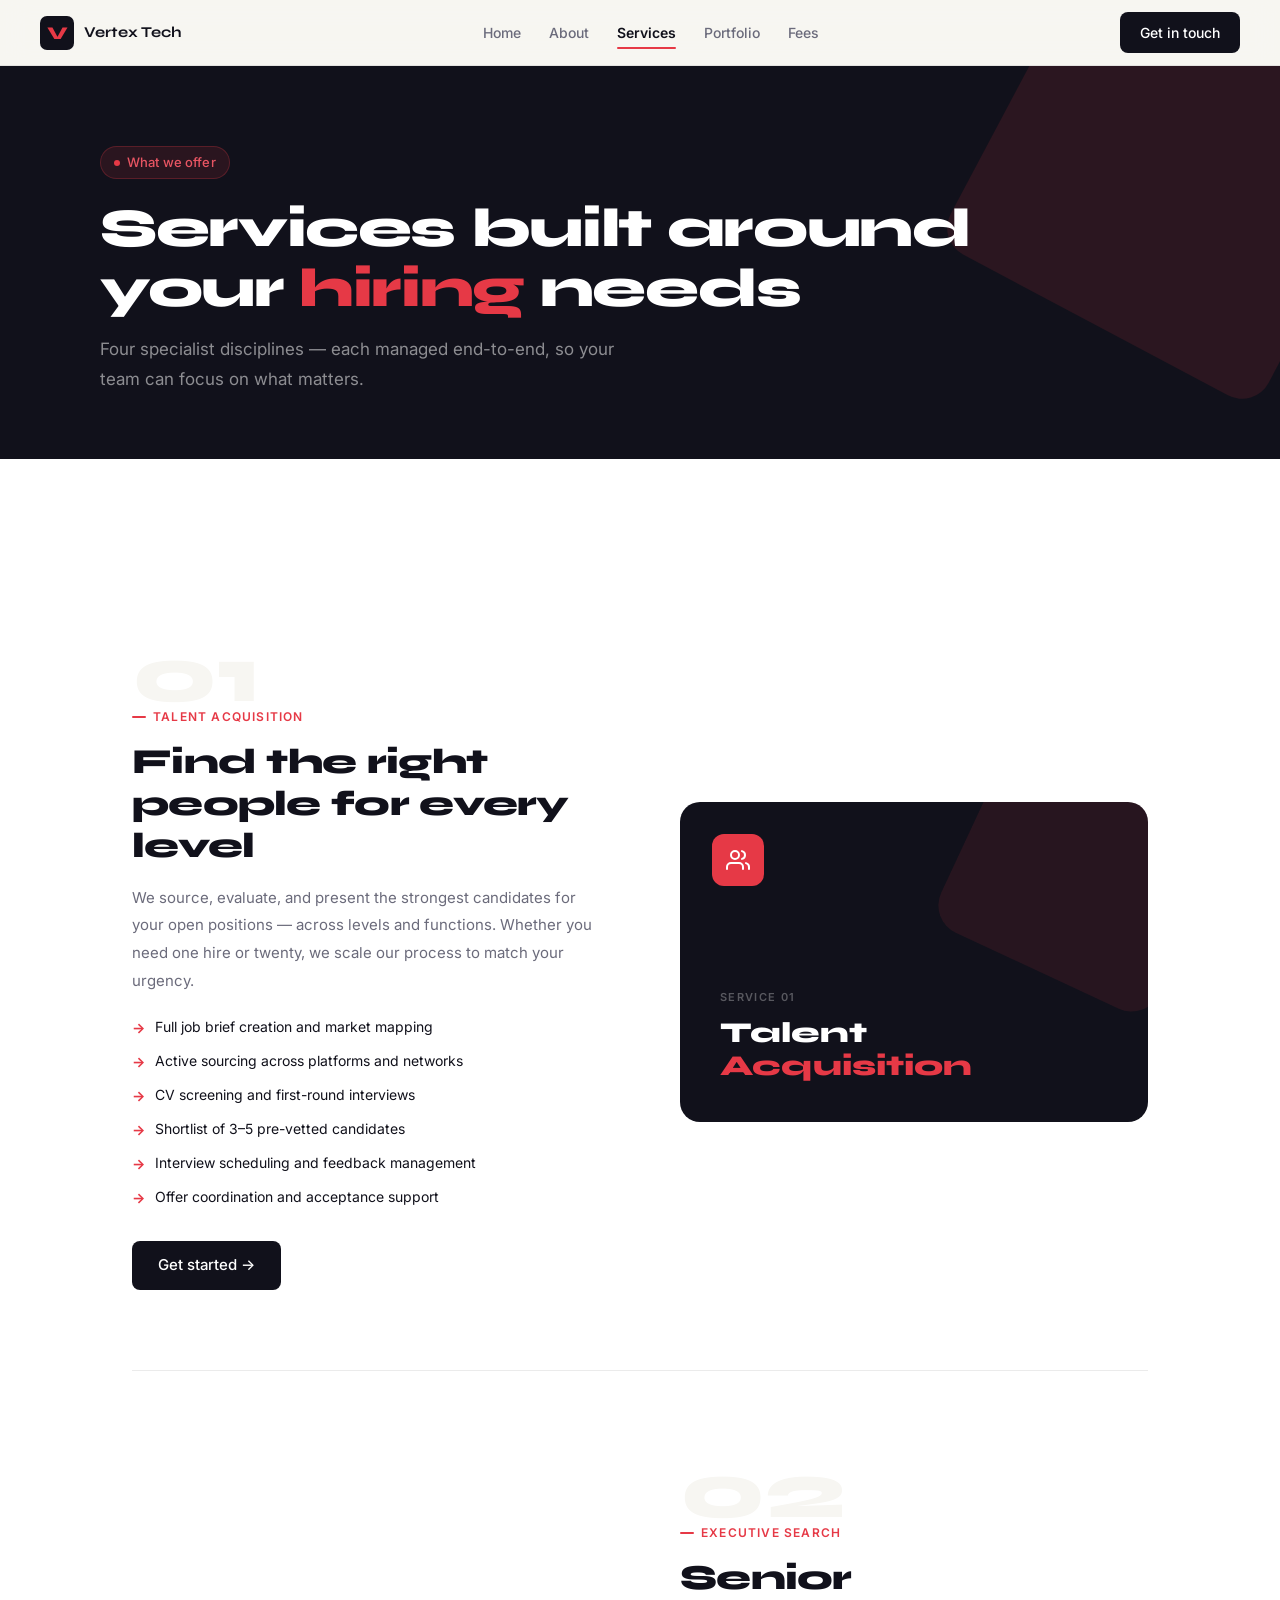
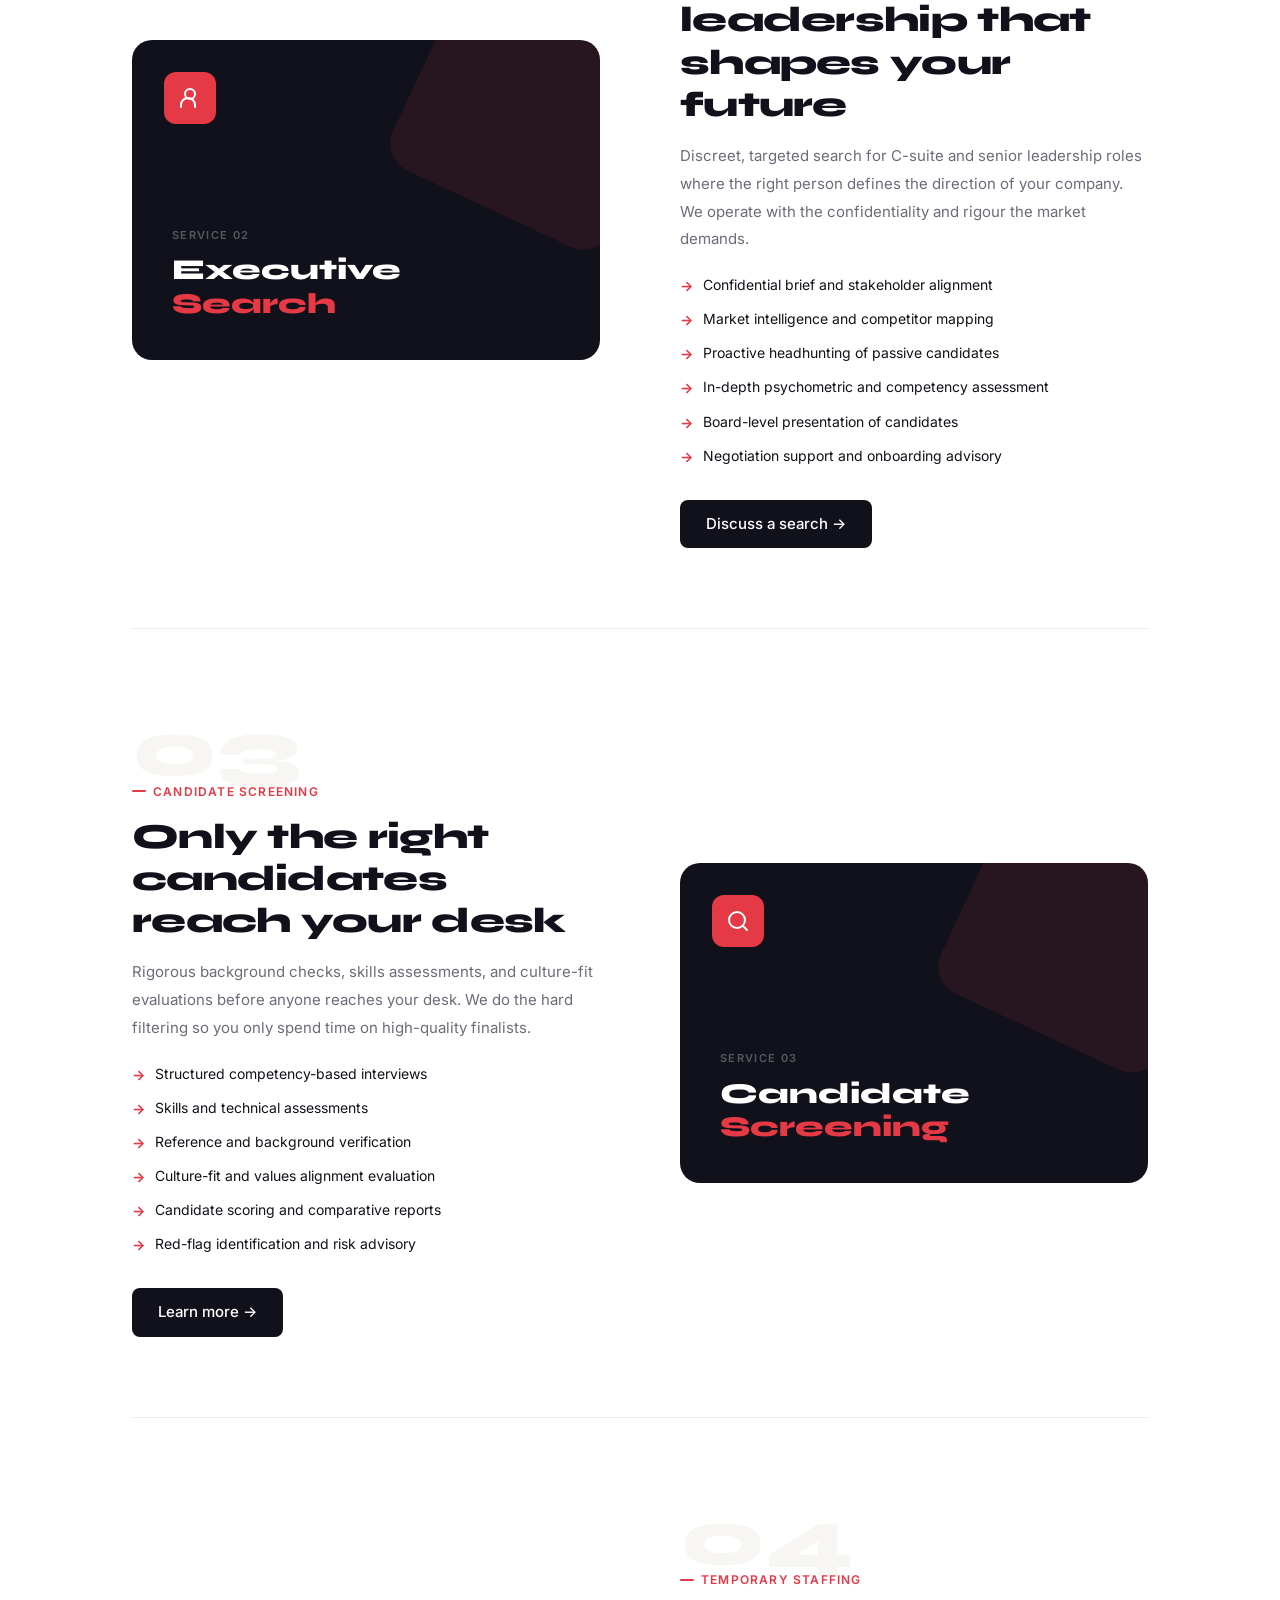
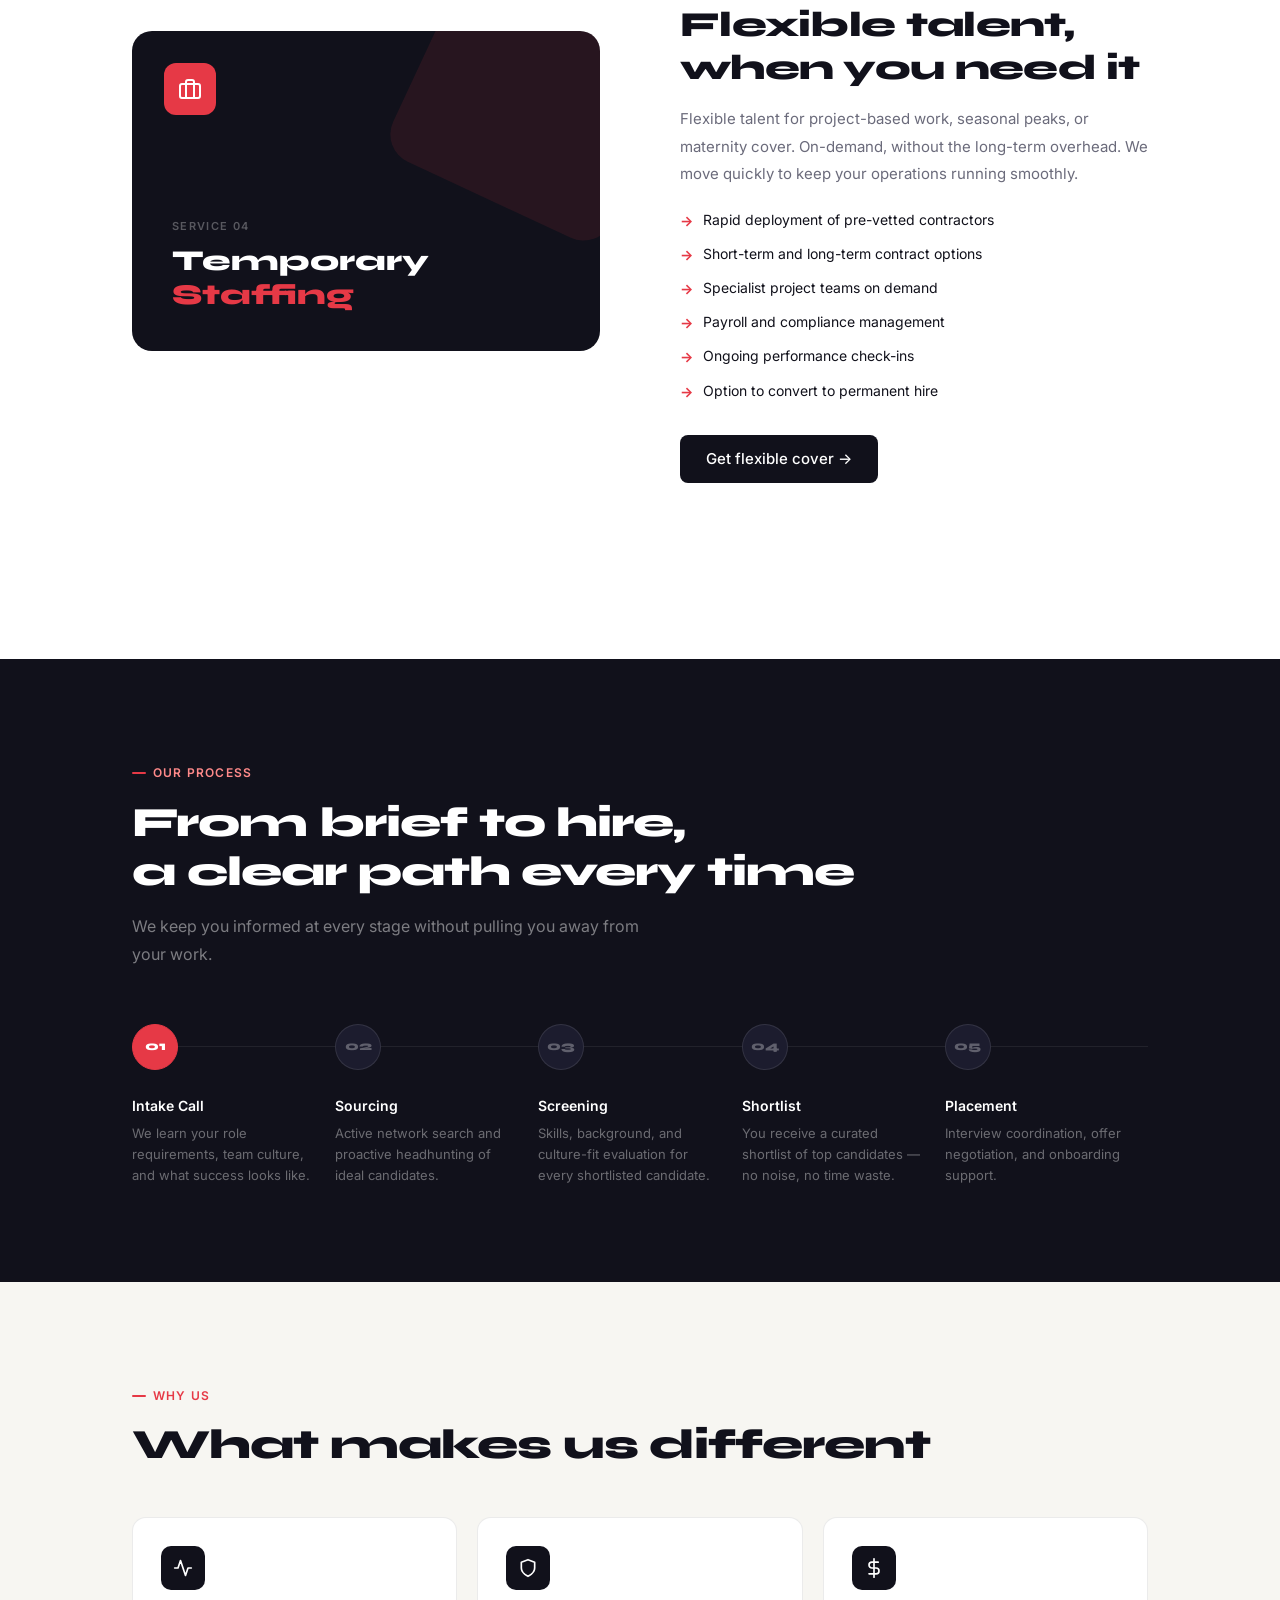
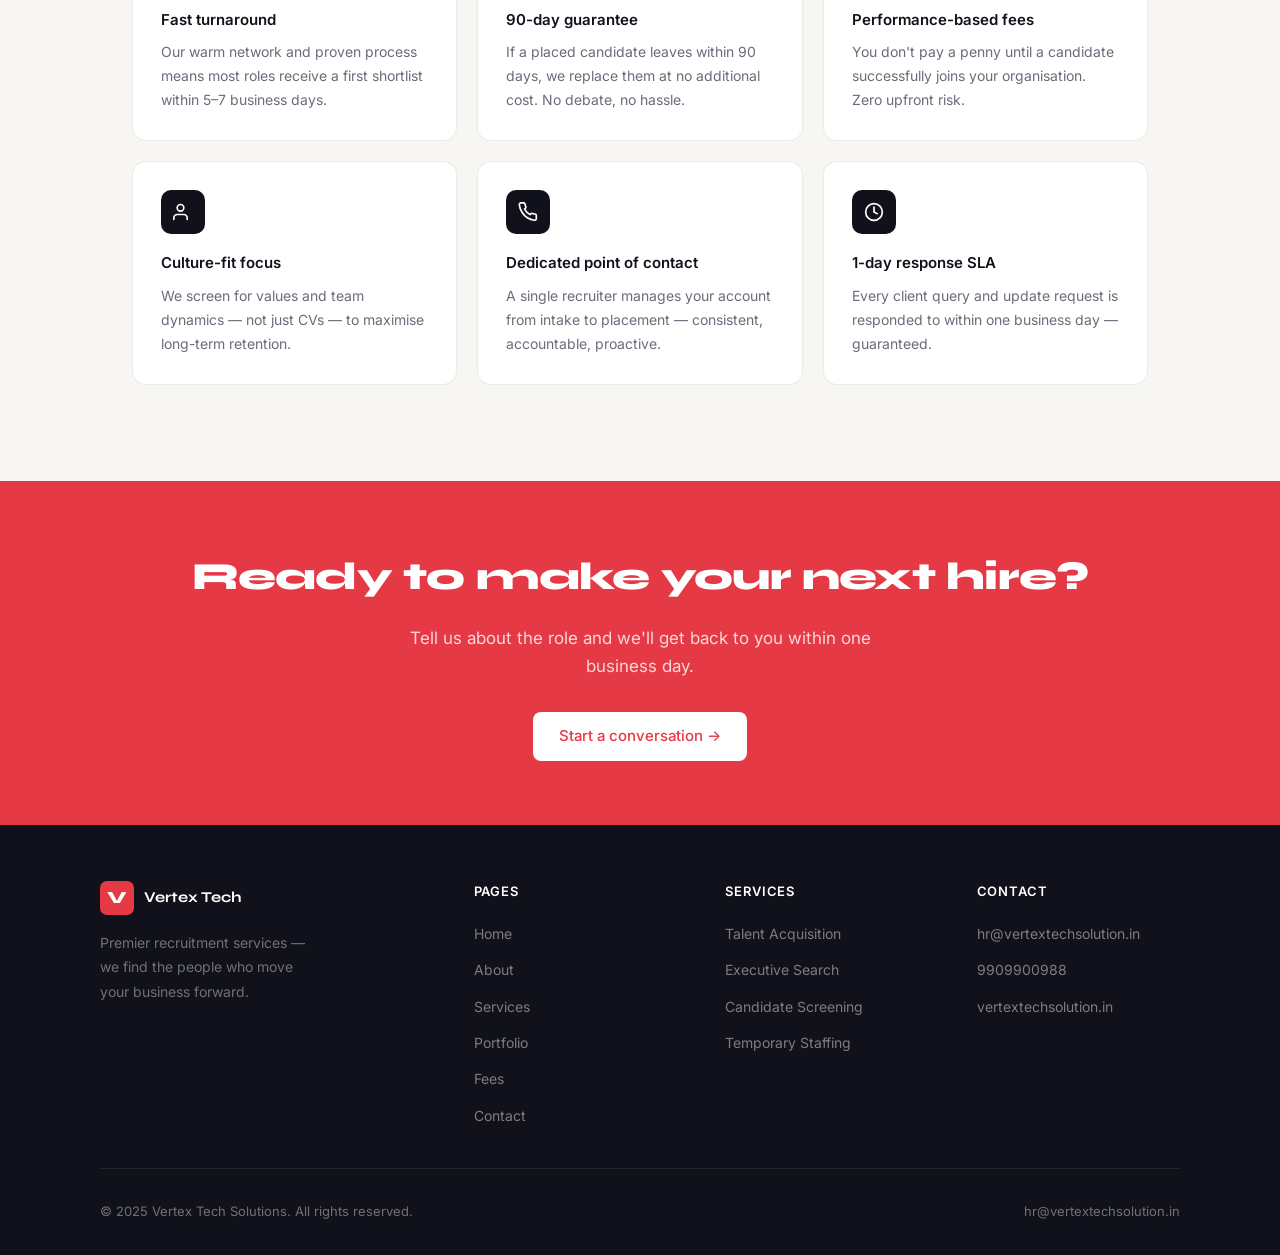
==== services.html @ 59eb85ad "Rebuild as multi-page dynamic portfolio site - 6 pages (Home, About, Services, Portfolio, Fees, Cont" ====
<!DOCTYPE html>
<html lang="en">
<head>
<meta charset="UTF-8" />
<meta name="viewport" content="width=device-width, initial-scale=1.0" />
<title>Services — Vertex Tech Solutions</title>
<meta name="description" content="Explore Vertex Tech Solutions' recruitment services: Talent Acquisition, Executive Search, Candidate Screening, and Temporary Staffing." />
<link rel="stylesheet" href="shared.css" />
<style>
/* SERVICES DETAIL */
.services-detail { background: var(--white); }
.service-detail-item {
  display: grid; grid-template-columns: 1fr 1fr;
  gap: 5rem; align-items: center;
  padding: 5rem 0;
  border-bottom: 1px solid var(--border);
}
.service-detail-item:last-child { border-bottom: none; }
.service-detail-item.reverse .service-detail-visual { order: -1; }

.service-detail-text {}
.service-detail-text .service-num-large {
  font-family: var(--font-display); font-weight: 800; font-size: 5rem;
  color: var(--off-white); line-height: 1; margin-bottom: -1rem;
}
.service-detail-text h2 { font-family: var(--font-display); font-weight: 800; font-size: clamp(1.6rem,2.8vw,2.2rem); color: var(--dark); letter-spacing: -0.02em; line-height: 1.2; margin-bottom: 1rem; }
.service-detail-text p { font-size: 15px; color: var(--muted); line-height: 1.85; margin-bottom: 1.25rem; }
.service-includes { list-style: none; display: flex; flex-direction: column; gap: 10px; margin-bottom: 2rem; }
.service-includes li {
  display: flex; gap: 10px; align-items: flex-start;
  font-size: 14px; color: var(--dark);
}
.service-includes li::before {
  content: '→'; color: var(--red); font-weight: 700;
  margin-top: 1px; flex-shrink: 0;
}

.service-detail-visual {
  background: var(--dark); border-radius: var(--radius-lg);
  padding: 2.5rem; position: relative; overflow: hidden; min-height: 320px;
  display: flex; flex-direction: column; justify-content: flex-end;
}
.service-detail-visual::before {
  content: ''; position: absolute;
  top: -60px; right: -60px; width: 240px; height: 240px;
  background: var(--red); opacity: 0.1; border-radius: 30px; transform: rotate(25deg);
}
.sdv-icon {
  position: absolute; top: 2rem; left: 2rem;
  width: 52px; height: 52px; background: var(--red);
  border-radius: 12px; display: flex; align-items: center; justify-content: center;
}
.sdv-icon svg { width: 24px; height: 24px; stroke: white; fill: none; stroke-width: 2; stroke-linecap: round; stroke-linejoin: round; }
.sdv-tag {
  font-size: 11px; font-weight: 600; color: rgba(255,255,255,0.3);
  text-transform: uppercase; letter-spacing: 0.12em; margin-bottom: 0.6rem; position: relative; z-index: 1;
}
.sdv-title { font-family: var(--font-display); font-weight: 800; font-size: 1.8rem; color: white; line-height: 1.15; position: relative; z-index: 1; }
.sdv-title em { color: var(--red); font-style: normal; }

/* PROCESS */
.process-section { background: var(--dark); }
.process-section .section-heading { color: white; }
.process-section .section-sub { color: rgba(255,255,255,0.45); }
.process-grid {
  display: grid; grid-template-columns: repeat(5,1fr);
  gap: 0; margin-top: 3.5rem;
  position: relative;
}
.process-grid::before {
  content: ''; position: absolute; top: 22px;
  left: 0; right: 0; height: 1px;
  background: rgba(255,255,255,0.07);
}
.process-step { padding-right: 1.5rem; }
.process-dot {
  width: 46px; height: 46px; border-radius: 50%;
  border: 1px solid rgba(255,255,255,0.1);
  display: flex; align-items: center; justify-content: center;
  font-family: var(--font-display); font-weight: 800; font-size: 13px;
  color: rgba(255,255,255,0.3); background: var(--dark-2);
  margin-bottom: 1.5rem; position: relative; z-index: 1;
  transition: var(--transition);
}
.process-step.active .process-dot { background: var(--red); color: white; border-color: var(--red); }
.process-step h4 { font-size: 14px; font-weight: 600; color: white; margin-bottom: 0.4rem; }
.process-step p { font-size: 13px; color: rgba(255,255,255,0.38); line-height: 1.6; }

/* WHY US */
.why-us { background: var(--off-white); }
.why-us-grid { display: grid; grid-template-columns: repeat(3,1fr); gap: 20px; margin-top: 3rem; }
.why-item {
  background: var(--white); border: 1px solid var(--border);
  border-radius: var(--radius); padding: 1.75rem;
  transition: var(--transition);
}
.why-item:hover { box-shadow: var(--shadow-lg); transform: translateY(-3px); }
.why-item .icon-box { margin-bottom: 1.1rem; }
.why-item h3 { font-size: 15px; font-weight: 600; margin-bottom: 0.5rem; }
.why-item p { font-size: 14px; color: var(--muted); line-height: 1.7; }

@media (max-width: 900px) {
  .service-detail-item { grid-template-columns: 1fr; gap: 2.5rem; }
  .service-detail-item.reverse .service-detail-visual { order: 0; }
  .process-grid { grid-template-columns: 1fr; gap: 2rem; }
  .process-grid::before { display: none; }
  .why-us-grid { grid-template-columns: 1fr 1fr; }
}
@media (max-width: 580px) {
  .why-us-grid { grid-template-columns: 1fr; }
}

[data-reveal] { opacity: 0; transform: translateY(24px); transition: opacity 0.6s ease, transform 0.6s ease; }
[data-reveal].revealed { opacity: 1; transform: none; }
</style>
</head>
<body>

<nav class="navbar">
  <a href="index.html" class="nav-logo">
    <div class="nav-logo-mark"><span>V</span></div>
    <span class="nav-logo-text">Vertex Tech</span>
  </a>
  <ul class="nav-links">
    <li><a href="index.html">Home</a></li>
    <li><a href="about.html">About</a></li>
    <li><a href="services.html">Services</a></li>
    <li><a href="portfolio.html">Portfolio</a></li>
    <li><a href="fees.html">Fees</a></li>
  </ul>
  <a href="contact.html" class="nav-cta">Get in touch</a>
  <div class="nav-hamburger" id="hamburger"><span></span><span></span><span></span></div>
</nav>

<div class="page-wrapper">

<div class="page-hero">
  <div class="page-hero-shape" style="width:360px;height:360px;top:-80px;right:-80px;transform:rotate(28deg);"></div>
  <div class="page-hero-inner">
    <div class="badge" style="margin-bottom:1.25rem">What we offer</div>
    <h1>Services built around<br>your <em>hiring</em> needs</h1>
    <p>Four specialist disciplines — each managed end-to-end, so your team can focus on what matters.</p>
  </div>
</div>

<!-- SERVICES DETAIL -->
<section class="section services-detail">
  <div class="container">

    <!-- 01 Talent Acquisition -->
    <div class="service-detail-item" data-reveal>
      <div class="service-detail-text">
        <div class="service-num-large">01</div>
        <span class="section-tag">Talent Acquisition</span>
        <h2>Find the right people for every level</h2>
        <p>We source, evaluate, and present the strongest candidates for your open positions — across levels and functions. Whether you need one hire or twenty, we scale our process to match your urgency.</p>
        <ul class="service-includes">
          <li>Full job brief creation and market mapping</li>
          <li>Active sourcing across platforms and networks</li>
          <li>CV screening and first-round interviews</li>
          <li>Shortlist of 3–5 pre-vetted candidates</li>
          <li>Interview scheduling and feedback management</li>
          <li>Offer coordination and acceptance support</li>
        </ul>
        <a href="contact.html" class="btn btn-dark">Get started →</a>
      </div>
      <div class="service-detail-visual">
        <div class="sdv-icon">
          <svg viewBox="0 0 24 24"><path d="M17 21v-2a4 4 0 0 0-4-4H5a4 4 0 0 0-4 4v2"/><circle cx="9" cy="7" r="4"/><path d="M23 21v-2a4 4 0 0 0-3-3.87"/><path d="M16 3.13a4 4 0 0 1 0 7.75"/></svg>
        </div>
        <div class="sdv-tag">Service 01</div>
        <div class="sdv-title">Talent<br><em>Acquisition</em></div>
      </div>
    </div>

    <!-- 02 Executive Search -->
    <div class="service-detail-item reverse" data-reveal>
      <div class="service-detail-text">
        <div class="service-num-large">02</div>
        <span class="section-tag">Executive Search</span>
        <h2>Senior leadership that shapes your future</h2>
        <p>Discreet, targeted search for C-suite and senior leadership roles where the right person defines the direction of your company. We operate with the confidentiality and rigour the market demands.</p>
        <ul class="service-includes">
          <li>Confidential brief and stakeholder alignment</li>
          <li>Market intelligence and competitor mapping</li>
          <li>Proactive headhunting of passive candidates</li>
          <li>In-depth psychometric and competency assessment</li>
          <li>Board-level presentation of candidates</li>
          <li>Negotiation support and onboarding advisory</li>
        </ul>
        <a href="contact.html" class="btn btn-dark">Discuss a search →</a>
      </div>
      <div class="service-detail-visual">
        <div class="sdv-icon">
          <svg viewBox="0 0 24 24"><circle cx="12" cy="8" r="5"/><path d="M3 21v-2a7 7 0 0 1 14 0v2"/></svg>
        </div>
        <div class="sdv-tag">Service 02</div>
        <div class="sdv-title">Executive<br><em>Search</em></div>
      </div>
    </div>

    <!-- 03 Candidate Screening -->
    <div class="service-detail-item" data-reveal>
      <div class="service-detail-text">
        <div class="service-num-large">03</div>
        <span class="section-tag">Candidate Screening</span>
        <h2>Only the right candidates reach your desk</h2>
        <p>Rigorous background checks, skills assessments, and culture-fit evaluations before anyone reaches your desk. We do the hard filtering so you only spend time on high-quality finalists.</p>
        <ul class="service-includes">
          <li>Structured competency-based interviews</li>
          <li>Skills and technical assessments</li>
          <li>Reference and background verification</li>
          <li>Culture-fit and values alignment evaluation</li>
          <li>Candidate scoring and comparative reports</li>
          <li>Red-flag identification and risk advisory</li>
        </ul>
        <a href="contact.html" class="btn btn-dark">Learn more →</a>
      </div>
      <div class="service-detail-visual">
        <div class="sdv-icon">
          <svg viewBox="0 0 24 24"><circle cx="11" cy="11" r="8"/><line x1="21" y1="21" x2="16.65" y2="16.65"/></svg>
        </div>
        <div class="sdv-tag">Service 03</div>
        <div class="sdv-title">Candidate<br><em>Screening</em></div>
      </div>
    </div>

    <!-- 04 Temporary Staffing -->
    <div class="service-detail-item reverse" data-reveal>
      <div class="service-detail-text">
        <div class="service-num-large">04</div>
        <span class="section-tag">Temporary Staffing</span>
        <h2>Flexible talent, when you need it</h2>
        <p>Flexible talent for project-based work, seasonal peaks, or maternity cover. On-demand, without the long-term overhead. We move quickly to keep your operations running smoothly.</p>
        <ul class="service-includes">
          <li>Rapid deployment of pre-vetted contractors</li>
          <li>Short-term and long-term contract options</li>
          <li>Specialist project teams on demand</li>
          <li>Payroll and compliance management</li>
          <li>Ongoing performance check-ins</li>
          <li>Option to convert to permanent hire</li>
        </ul>
        <a href="contact.html" class="btn btn-dark">Get flexible cover →</a>
      </div>
      <div class="service-detail-visual">
        <div class="sdv-icon">
          <svg viewBox="0 0 24 24"><rect x="2" y="7" width="20" height="14" rx="2" ry="2"/><path d="M16 21V5a2 2 0 0 0-2-2h-4a2 2 0 0 0-2 2v16"/></svg>
        </div>
        <div class="sdv-tag">Service 04</div>
        <div class="sdv-title">Temporary<br><em>Staffing</em></div>
      </div>
    </div>

  </div>
</section>

<!-- PROCESS -->
<section class="section process-section">
  <div class="container">
    <span class="section-tag" style="color:#ff8a8a">Our process</span>
    <h2 class="section-heading">From brief to hire,<br>a clear path every time</h2>
    <p class="section-sub">We keep you informed at every stage without pulling you away from your work.</p>
    <div class="process-grid">
      <div class="process-step active" data-reveal>
        <div class="process-dot">01</div>
        <h4>Intake Call</h4>
        <p>We learn your role requirements, team culture, and what success looks like.</p>
      </div>
      <div class="process-step" data-reveal data-reveal-delay="100">
        <div class="process-dot">02</div>
        <h4>Sourcing</h4>
        <p>Active network search and proactive headhunting of ideal candidates.</p>
      </div>
      <div class="process-step" data-reveal data-reveal-delay="200">
        <div class="process-dot">03</div>
        <h4>Screening</h4>
        <p>Skills, background, and culture-fit evaluation for every shortlisted candidate.</p>
      </div>
      <div class="process-step" data-reveal data-reveal-delay="300">
        <div class="process-dot">04</div>
        <h4>Shortlist</h4>
        <p>You receive a curated shortlist of top candidates — no noise, no time waste.</p>
      </div>
      <div class="process-step" data-reveal data-reveal-delay="400">
        <div class="process-dot">05</div>
        <h4>Placement</h4>
        <p>Interview coordination, offer negotiation, and onboarding support.</p>
      </div>
    </div>
  </div>
</section>

<!-- WHY US -->
<section class="section why-us">
  <div class="container">
    <span class="section-tag">Why us</span>
    <h2 class="section-heading">What makes us different</h2>
    <div class="why-us-grid">
      <div class="why-item" data-reveal>
        <div class="icon-box icon-box-dark"><svg viewBox="0 0 24 24"><polyline points="22 12 18 12 15 21 9 3 6 12 2 12"/></svg></div>
        <h3>Fast turnaround</h3>
        <p>Our warm network and proven process means most roles receive a first shortlist within 5–7 business days.</p>
      </div>
      <div class="why-item" data-reveal data-reveal-delay="100">
        <div class="icon-box icon-box-dark"><svg viewBox="0 0 24 24"><path d="M12 22s8-4 8-10V5l-8-3-8 3v7c0 6 8 10 8 10z"/></svg></div>
        <h3>90-day guarantee</h3>
        <p>If a placed candidate leaves within 90 days, we replace them at no additional cost. No debate, no hassle.</p>
      </div>
      <div class="why-item" data-reveal data-reveal-delay="200">
        <div class="icon-box icon-box-dark"><svg viewBox="0 0 24 24"><line x1="12" y1="1" x2="12" y2="23"/><path d="M17 5H9.5a3.5 3.5 0 0 0 0 7h5a3.5 3.5 0 0 1 0 7H6"/></svg></div>
        <h3>Performance-based fees</h3>
        <p>You don't pay a penny until a candidate successfully joins your organisation. Zero upfront risk.</p>
      </div>
      <div class="why-item" data-reveal>
        <div class="icon-box icon-box-dark"><svg viewBox="0 0 24 24"><path d="M17 21v-2a4 4 0 0 0-4-4H5a4 4 0 0 0-4 4v2"/><circle cx="9" cy="7" r="4"/></svg></div>
        <h3>Culture-fit focus</h3>
        <p>We screen for values and team dynamics — not just CVs — to maximise long-term retention.</p>
      </div>
      <div class="why-item" data-reveal data-reveal-delay="100">
        <div class="icon-box icon-box-dark"><svg viewBox="0 0 24 24"><path d="M22 16.92v3a2 2 0 0 1-2.18 2 19.79 19.79 0 0 1-8.63-3.07A19.5 19.5 0 0 1 4.69 12 19.79 19.79 0 0 1 1.61 3.38 2 2 0 0 1 3.58 1h3a2 2 0 0 1 2 1.72c.127.96.361 1.903.7 2.81a2 2 0 0 1-.45 2.11L7.91 8.54a16 16 0 0 0 6.55 6.55l.92-.92a2 2 0 0 1 2.11-.45c.907.339 1.85.573 2.81.7A2 2 0 0 1 22 16.92z"/></svg></div>
        <h3>Dedicated point of contact</h3>
        <p>A single recruiter manages your account from intake to placement — consistent, accountable, proactive.</p>
      </div>
      <div class="why-item" data-reveal data-reveal-delay="200">
        <div class="icon-box icon-box-dark"><svg viewBox="0 0 24 24"><circle cx="12" cy="12" r="10"/><polyline points="12 6 12 12 16 14"/></svg></div>
        <h3>1-day response SLA</h3>
        <p>Every client query and update request is responded to within one business day — guaranteed.</p>
      </div>
    </div>
  </div>
</section>

<!-- CTA BAND -->
<div style="background:var(--red);padding:4rem 2rem;text-align:center">
  <h2 style="font-family:var(--font-display);font-weight:800;font-size:clamp(1.8rem,3vw,2.4rem);color:white;margin-bottom:1rem;letter-spacing:-0.02em">Ready to make your next hire?</h2>
  <p style="font-size:17px;color:rgba(255,255,255,0.8);max-width:500px;margin:0 auto 2rem">Tell us about the role and we'll get back to you within one business day.</p>
  <a href="contact.html" class="btn" style="background:white;color:var(--red)">Start a conversation →</a>
</div>

<footer class="footer">
  <div class="footer-grid">
    <div>
      <div class="footer-brand-logo">
        <div class="mark"><span>V</span></div>
        <div class="name">Vertex Tech</div>
      </div>
      <p class="footer-brand-desc">Premier recruitment services — we find the people who move your business forward.</p>
    </div>
    <div class="footer-col">
      <h4>Pages</h4>
      <ul>
        <li><a href="index.html">Home</a></li>
        <li><a href="about.html">About</a></li>
        <li><a href="services.html">Services</a></li>
        <li><a href="portfolio.html">Portfolio</a></li>
        <li><a href="fees.html">Fees</a></li>
        <li><a href="contact.html">Contact</a></li>
      </ul>
    </div>
    <div class="footer-col">
      <h4>Services</h4>
      <ul>
        <li><a href="services.html">Talent Acquisition</a></li>
        <li><a href="services.html">Executive Search</a></li>
        <li><a href="services.html">Candidate Screening</a></li>
        <li><a href="services.html">Temporary Staffing</a></li>
      </ul>
    </div>
    <div class="footer-col">
      <h4>Contact</h4>
      <ul>
        <li><a href="mailto:hr@vertextechsolution.in">hr@vertextechsolution.in</a></li>
        <li><a href="tel:9909900988">9909900988</a></li>
        <li><a href="http://www.vertextechsolution.in" target="_blank">vertextechsolution.in</a></li>
      </ul>
    </div>
  </div>
  <div class="footer-bottom">
    <span>© 2025 Vertex Tech Solutions. All rights reserved.</span>
    <a href="mailto:hr@vertextechsolution.in">hr@vertextechsolution.in</a>
  </div>
</footer>
</div>

<script src="shared.js"></script>
</body>
</html>
---- shared.css ----
/* ============================================================
   SHARED DESIGN SYSTEM — Vertex Tech Solutions
   ============================================================ */

@import url('https://fonts.googleapis.com/css2?family=Inter:wght@400;500;600&family=Syne:wght@700;800&display=swap');

*, *::before, *::after { box-sizing: border-box; margin: 0; padding: 0; }

:root {
  --red: #e63946;
  --red-dark: #c1121f;
  --red-light: rgba(230,57,70,0.12);
  --dark: #11111b;
  --dark-2: #1c1c2e;
  --dark-3: #252538;
  --off-white: #f7f6f2;
  --white: #ffffff;
  --muted: #6b6b7b;
  --border: rgba(0,0,0,0.08);
  --border-dark: rgba(255,255,255,0.08);
  --radius: 14px;
  --radius-sm: 8px;
  --radius-lg: 20px;
  --shadow: 0 4px 24px rgba(0,0,0,0.07);
  --shadow-lg: 0 16px 48px rgba(0,0,0,0.12);
  --transition: all 0.28s cubic-bezier(0.4, 0, 0.2, 1);
  --font-sans: 'Inter', sans-serif;
  --font-display: 'Syne', sans-serif;
}

html { scroll-behavior: smooth; font-size: 16px; }

body {
  font-family: var(--font-sans);
  background: var(--off-white);
  color: var(--dark);
  line-height: 1.65;
  min-height: 100vh;
  display: flex;
  flex-direction: column;
  overflow-x: hidden;
}

/* ─── PAGE TRANSITION ─── */
.page-wrapper {
  flex: 1;
  animation: fadeUp 0.55s cubic-bezier(0.4, 0, 0.2, 1) both;
}
@keyframes fadeUp {
  from { opacity: 0; transform: translateY(28px); }
  to   { opacity: 1; transform: translateY(0); }
}

/* ─── NAVBAR ─── */
.navbar {
  position: sticky; top: 0; z-index: 200;
  background: rgba(247,246,242,0.93);
  backdrop-filter: blur(14px);
  -webkit-backdrop-filter: blur(14px);
  border-bottom: 1px solid var(--border);
  height: 66px;
  display: flex; align-items: center;
  padding: 0 2.5rem;
  justify-content: space-between;
  transition: var(--transition);
}
.navbar.scrolled {
  box-shadow: 0 2px 16px rgba(0,0,0,0.06);
}
.nav-logo {
  display: flex; align-items: center; gap: 10px;
  text-decoration: none;
}
.nav-logo-mark {
  width: 34px; height: 34px;
  background: var(--dark); border-radius: 7px;
  display: flex; align-items: center; justify-content: center;
  flex-shrink: 0;
}
.nav-logo-mark span {
  font-family: var(--font-display);
  font-weight: 800; font-size: 18px;
  color: var(--red); line-height: 1;
}
.nav-logo-text {
  font-family: var(--font-display);
  font-weight: 700; font-size: 15px;
  color: var(--dark);
}
.nav-links {
  display: flex; gap: 0.25rem; list-style: none; align-items: center;
}
.nav-links a {
  font-size: 14px; color: var(--muted);
  text-decoration: none; padding: 6px 12px;
  border-radius: var(--radius-sm);
  transition: var(--transition);
  font-weight: 500;
  position: relative;
}
.nav-links a:hover { color: var(--dark); background: rgba(0,0,0,0.04); }
.nav-links a.active {
  color: var(--dark); font-weight: 600;
}
.nav-links a.active::after {
  content: '';
  position: absolute; bottom: -2px; left: 12px; right: 12px;
  height: 2px; background: var(--red); border-radius: 2px;
}
.nav-cta {
  background: var(--dark); color: white;
  padding: 9px 20px; border-radius: var(--radius-sm);
  font-size: 14px; font-weight: 500;
  text-decoration: none; transition: var(--transition);
  white-space: nowrap;
}
.nav-cta:hover { background: var(--red); transform: translateY(-1px); }
.nav-hamburger {
  display: none; cursor: pointer;
  flex-direction: column; gap: 5px;
  padding: 6px;
}
.nav-hamburger span {
  display: block; width: 22px; height: 2px;
  background: var(--dark); border-radius: 2px;
  transition: var(--transition);
}

/* ─── CONTAINER ─── */
.container { max-width: 1080px; margin: 0 auto; padding: 0 2rem; }
.container-wide { max-width: 1280px; margin: 0 auto; padding: 0 2rem; }

/* ─── SECTION BASE ─── */
.section { padding: 6rem 2rem; }
.section-sm { padding: 4rem 2rem; }

.section-tag {
  display: inline-flex; align-items: center; gap: 7px;
  font-size: 12px; font-weight: 600; color: var(--red);
  text-transform: uppercase; letter-spacing: 0.1em;
  margin-bottom: 0.9rem;
}
.section-tag::before {
  content: ''; width: 14px; height: 2px;
  background: var(--red); border-radius: 2px;
}
.section-heading {
  font-family: var(--font-display); font-weight: 800;
  font-size: clamp(1.75rem, 3.5vw, 2.6rem);
  letter-spacing: -0.025em; line-height: 1.18;
  margin-bottom: 1rem; color: var(--dark);
}
.section-heading em { color: var(--red); font-style: normal; }
.section-sub {
  font-size: 16px; color: var(--muted);
  max-width: 520px; line-height: 1.75;
}
.section-header-row {
  display: flex; justify-content: space-between; align-items: flex-end;
  flex-wrap: wrap; gap: 1.5rem; margin-bottom: 3rem;
}

/* ─── BUTTONS ─── */
.btn {
  display: inline-flex; align-items: center; gap: 8px;
  font-size: 15px; font-weight: 500; text-decoration: none;
  padding: 12px 26px; border-radius: var(--radius-sm);
  cursor: pointer; border: none; font-family: var(--font-sans);
  transition: var(--transition);
}
.btn-primary {
  background: var(--red); color: white;
}
.btn-primary:hover { background: var(--red-dark); transform: translateY(-2px); box-shadow: 0 6px 20px rgba(230,57,70,0.3); }
.btn-dark {
  background: var(--dark); color: white;
}
.btn-dark:hover { background: var(--dark-2); transform: translateY(-2px); }
.btn-outline {
  border: 1.5px solid var(--border); color: var(--dark); background: transparent;
}
.btn-outline:hover { border-color: var(--dark); background: var(--dark); color: white; }
.btn-ghost-light {
  border: 1px solid rgba(255,255,255,0.2); color: rgba(255,255,255,0.8); background: transparent;
}
.btn-ghost-light:hover { border-color: rgba(255,255,255,0.5); color: white; }

/* ─── CARDS ─── */
.card {
  background: var(--white); border: 1px solid var(--border);
  border-radius: var(--radius); padding: 2rem;
  transition: var(--transition);
}
.card:hover { box-shadow: var(--shadow-lg); transform: translateY(-3px); }

/* ─── BADGE ─── */
.badge {
  display: inline-flex; align-items: center; gap: 7px;
  background: rgba(230,57,70,0.12);
  border: 1px solid rgba(230,57,70,0.25);
  color: #e85563; padding: 5px 13px;
  border-radius: 30px; font-size: 13px; font-weight: 500;
  letter-spacing: 0.01em;
}
.badge::before {
  content: ''; width: 6px; height: 6px;
  background: var(--red); border-radius: 50%;
}

/* ─── ICON BOX ─── */
.icon-box {
  width: 44px; height: 44px; border-radius: 10px;
  display: flex; align-items: center; justify-content: center;
  flex-shrink: 0;
}
.icon-box svg { width: 20px; height: 20px; stroke-width: 2; stroke-linecap: round; stroke-linejoin: round; }
.icon-box-dark { background: var(--dark); }
.icon-box-dark svg { stroke: white; fill: none; }
.icon-box-red { background: var(--red); }
.icon-box-red svg { stroke: white; fill: none; }
.icon-box-red-light { background: var(--red-light); }
.icon-box-red-light svg { stroke: var(--red); fill: none; }

/* ─── PAGE HERO (INNER PAGES) ─── */
.page-hero {
  background: var(--dark); padding: 5rem 2rem 4rem;
  position: relative; overflow: hidden;
}
.page-hero-shape {
  position: absolute; border-radius: 30px; opacity: 0.12;
  background: var(--red);
}
.page-hero-inner { max-width: 1080px; margin: 0 auto; position: relative; z-index: 1; }
.page-hero h1 {
  font-family: var(--font-display); font-weight: 800;
  font-size: clamp(2rem, 4.5vw, 3.4rem);
  color: white; line-height: 1.1; letter-spacing: -0.025em;
  margin-bottom: 1rem;
}
.page-hero h1 em { color: var(--red); font-style: normal; }
.page-hero p {
  font-size: 17px; color: rgba(255,255,255,0.52);
  max-width: 520px; line-height: 1.75;
}

/* ─── FOOTER ─── */
.footer {
  background: var(--dark); color: rgba(255,255,255,0.4);
  padding: 3.5rem 2.5rem 2rem;
}
.footer-grid {
  max-width: 1080px; margin: 0 auto;
  display: grid; grid-template-columns: 1.6fr 1fr 1fr 1fr;
  gap: 3rem; padding-bottom: 2.5rem;
  border-bottom: 1px solid var(--border-dark);
}
.footer-brand-logo {
  display: flex; align-items: center; gap: 10px; margin-bottom: 1rem;
}
.footer-brand-logo .mark {
  width: 34px; height: 34px; background: var(--red);
  border-radius: 7px; display: flex; align-items: center; justify-content: center;
}
.footer-brand-logo .mark span {
  font-family: var(--font-display); font-weight: 800; font-size: 17px; color: white;
}
.footer-brand-logo .name {
  font-family: var(--font-display); font-weight: 700; font-size: 15px; color: white;
}
.footer-brand-desc { font-size: 14px; line-height: 1.75; max-width: 220px; }
.footer-col h4 {
  font-size: 13px; font-weight: 600; color: white;
  margin-bottom: 1.1rem; text-transform: uppercase; letter-spacing: 0.07em;
}
.footer-col ul { list-style: none; display: flex; flex-direction: column; gap: 10px; }
.footer-col ul a {
  font-size: 14px; color: rgba(255,255,255,0.45);
  text-decoration: none; transition: color 0.2s;
}
.footer-col ul a:hover { color: white; }
.footer-bottom {
  max-width: 1080px; margin: 2rem auto 0;
  display: flex; justify-content: space-between; align-items: center;
  font-size: 13px; flex-wrap: wrap; gap: 1rem;
}
.footer-bottom a { color: rgba(255,255,255,0.4); text-decoration: none; transition: color 0.2s; }
.footer-bottom a:hover { color: var(--red); }

/* ─── STATS ROW ─── */
.stats-row {
  display: flex; gap: 3rem; flex-wrap: wrap;
  border-top: 1px solid var(--border-dark);
  padding-top: 2rem; margin-top: 3.5rem;
}
.stat-item .num {
  font-family: var(--font-display); font-weight: 800;
  font-size: 2.4rem; color: white; line-height: 1;
}
.stat-item .lbl { font-size: 13px; color: rgba(255,255,255,0.4); margin-top: 5px; }

/* ─── DIVIDER ─── */
.divider { height: 1px; background: var(--border); margin: 0; }

/* ─── RESPONSIVE ─── */
@media (max-width: 900px) {
  .footer-grid { grid-template-columns: 1fr 1fr; }
}
@media (max-width: 700px) {
  .navbar { padding: 0 1.25rem; }
  .nav-links { display: none; flex-direction: column; position: absolute; top: 66px; left: 0; right: 0; background: var(--off-white); border-bottom: 1px solid var(--border); padding: 1rem 1.25rem; gap: 0; }
  .nav-links.open { display: flex; }
  .nav-links a { padding: 12px 8px; border-radius: 0; border-bottom: 1px solid var(--border); }
  .nav-links a:last-child { border-bottom: none; }
  .nav-hamburger { display: flex; }
  .nav-cta { display: none; }
  .footer-grid { grid-template-columns: 1fr; gap: 2rem; }
  .section { padding: 4rem 1.25rem; }
  .page-hero { padding: 3.5rem 1.25rem 3rem; }
}

@media (prefers-reduced-motion: reduce) {
  *, *::before, *::after { transition: none !important; animation: none !important; }
}
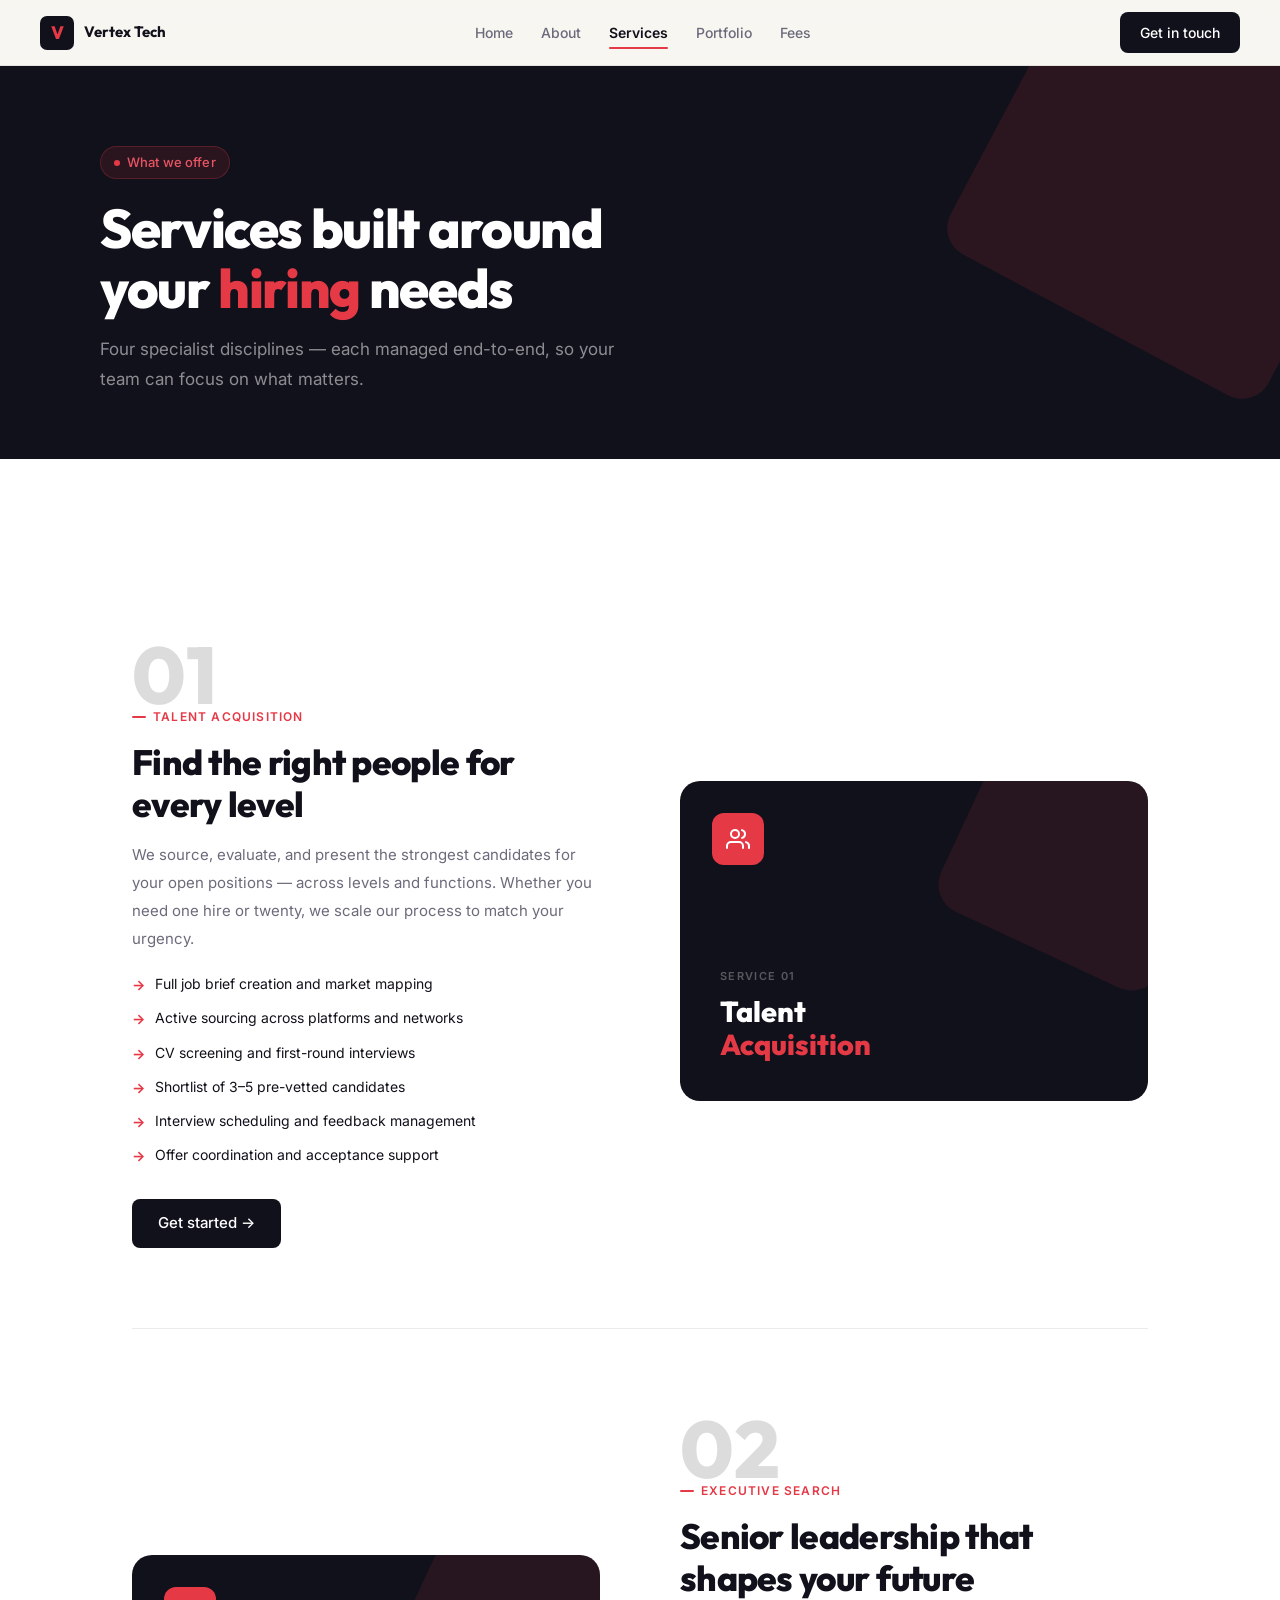
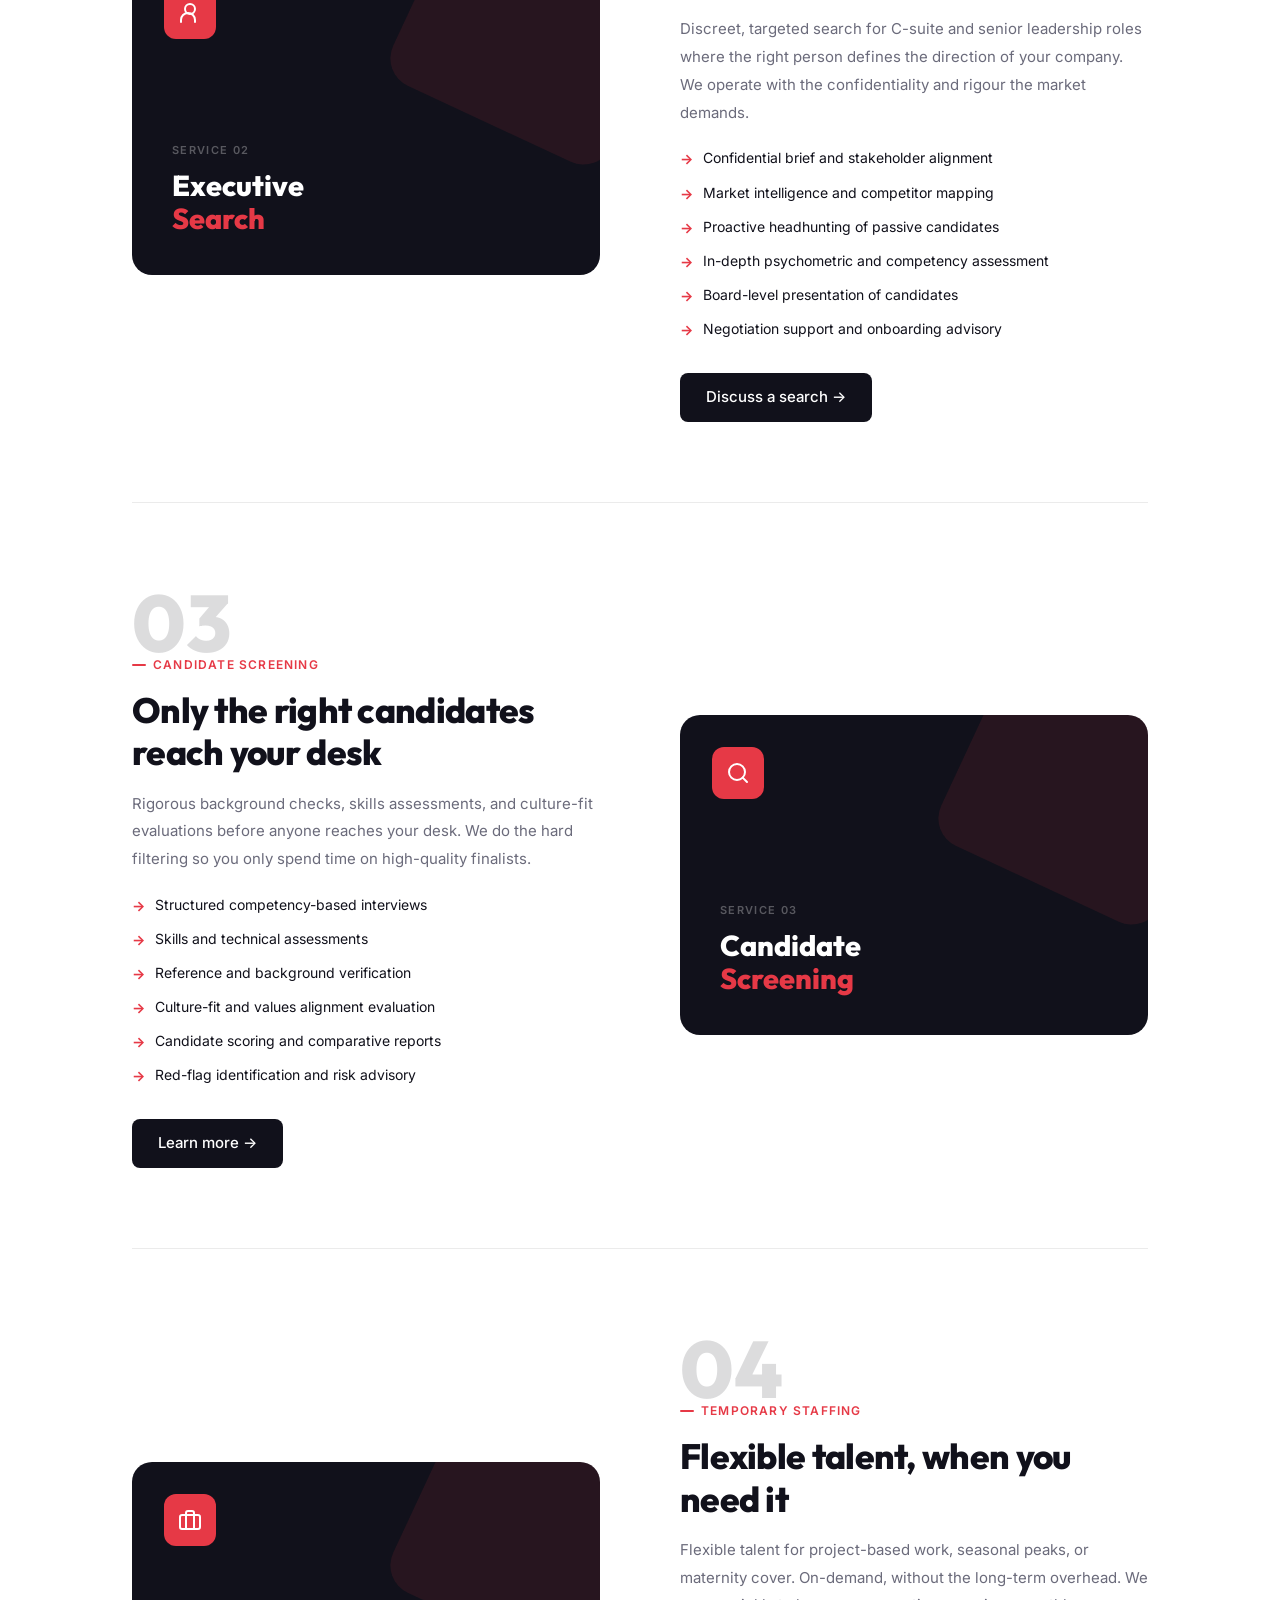
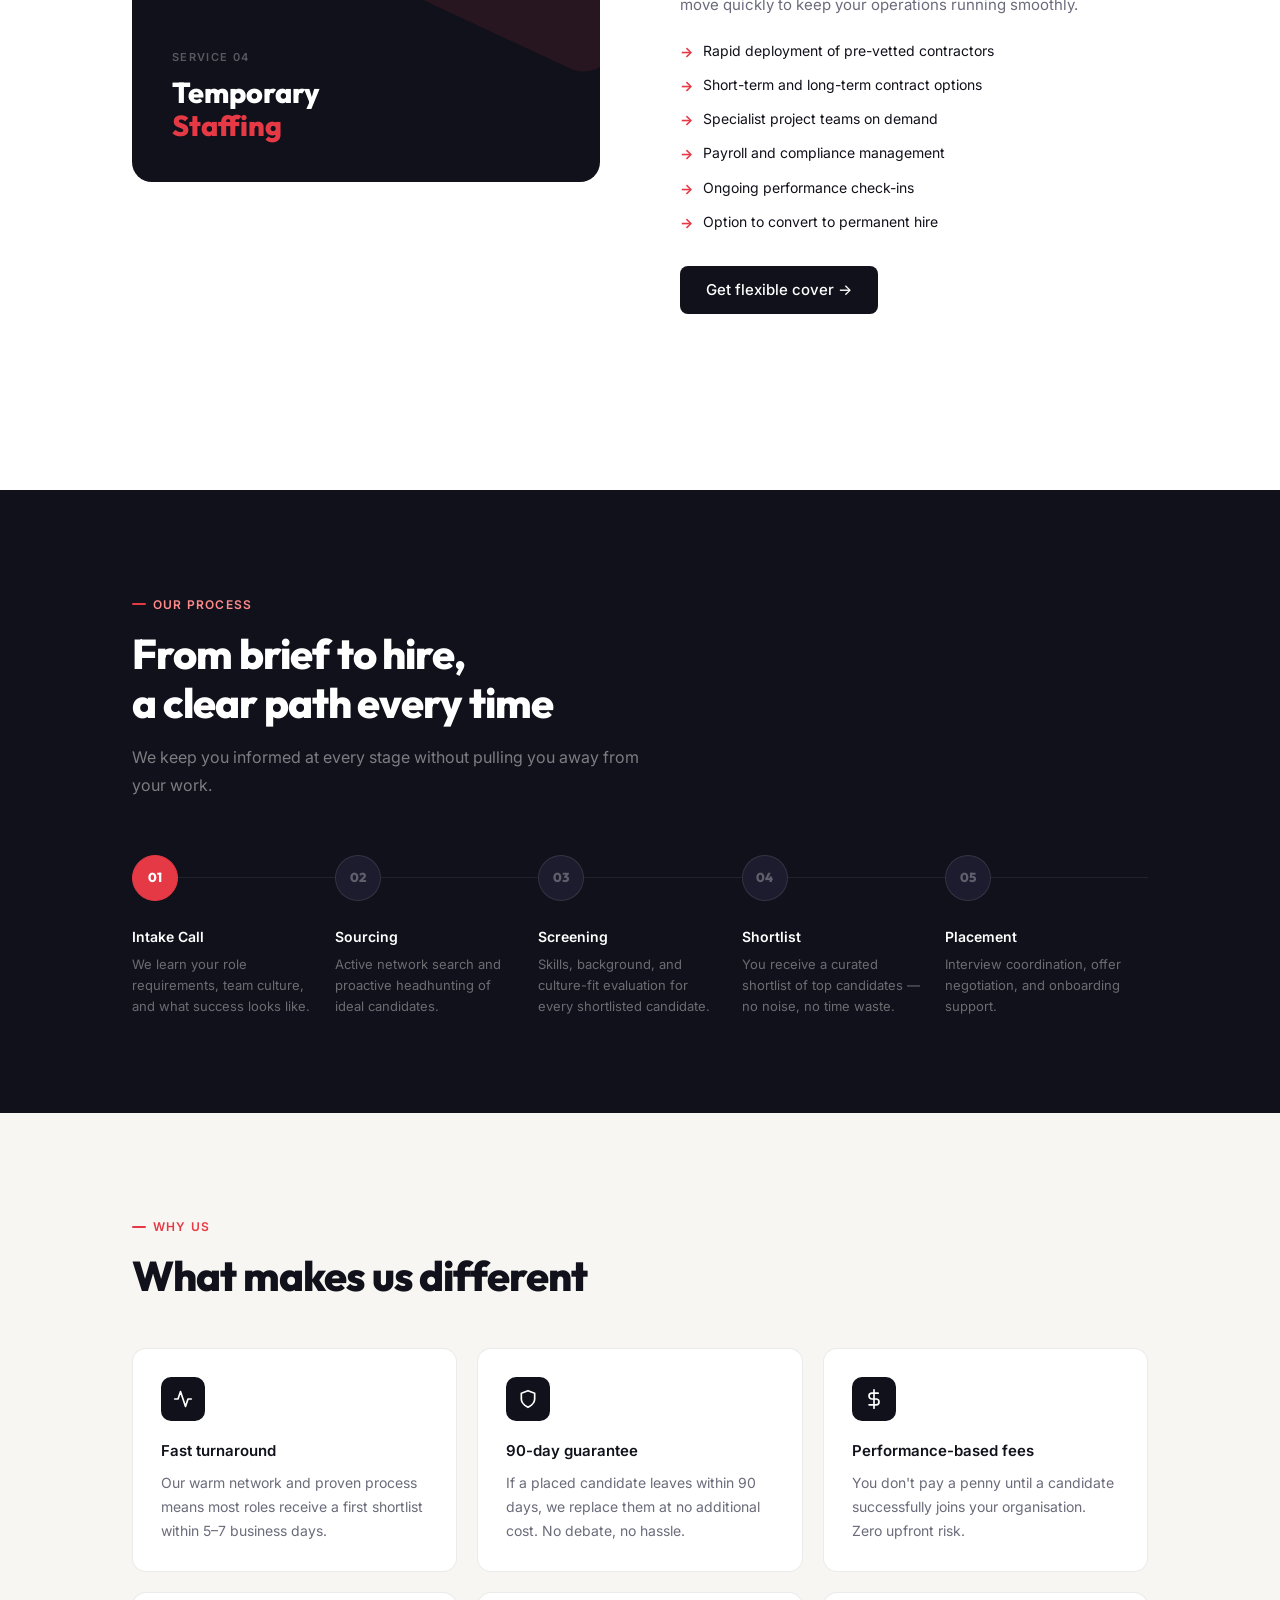
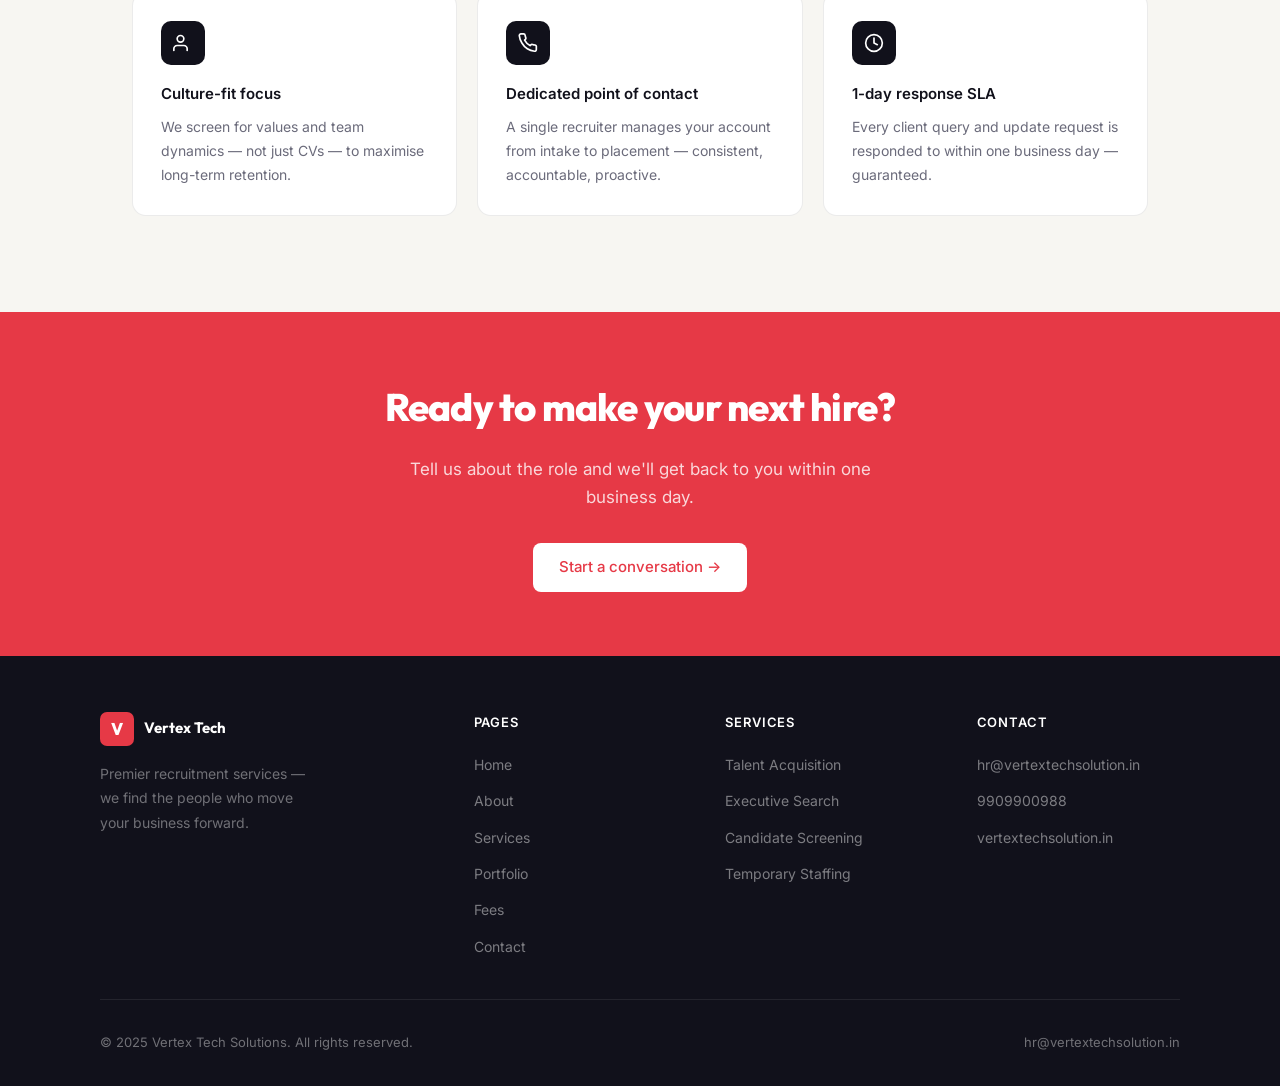
==== commit 3993a7fa: "Fix: Increase contrast/visibility of giant service numbers on services page" ====
--- a/services.html
+++ b/services.html
@@ -21,7 +21,7 @@
 .service-detail-text {}
 .service-detail-text .service-num-large {
   font-family: var(--font-display); font-weight: 800; font-size: 5rem;
-  color: var(--off-white); line-height: 1; margin-bottom: -1rem;
+  color: rgba(17, 17, 27, 0.15); line-height: 1; margin-bottom: -1rem;
 }
 .service-detail-text h2 { font-family: var(--font-display); font-weight: 800; font-size: clamp(1.6rem,2.8vw,2.2rem); color: var(--dark); letter-spacing: -0.02em; line-height: 1.2; margin-bottom: 1rem; }
 .service-detail-text p { font-size: 15px; color: var(--muted); line-height: 1.85; margin-bottom: 1.25rem; }
--- a/shared.css
+++ b/shared.css
@@ -2,7 +2,7 @@
    SHARED DESIGN SYSTEM — Vertex Tech Solutions
    ============================================================ */
 
-@import url('https://fonts.googleapis.com/css2?family=Inter:wght@400;500;600&family=Syne:wght@700;800&display=swap');
+@import url('https://fonts.googleapis.com/css2?family=Inter:wght@400;500;600&family=Outfit:wght@700;800&display=swap');
 
 *, *::before, *::after { box-sizing: border-box; margin: 0; padding: 0; }
 
@@ -25,7 +25,7 @@
   --shadow-lg: 0 16px 48px rgba(0,0,0,0.12);
   --transition: all 0.28s cubic-bezier(0.4, 0, 0.2, 1);
   --font-sans: 'Inter', sans-serif;
-  --font-display: 'Syne', sans-serif;
+  --font-display: 'Outfit', sans-serif;
 }
 
 html { scroll-behavior: smooth; font-size: 16px; }
